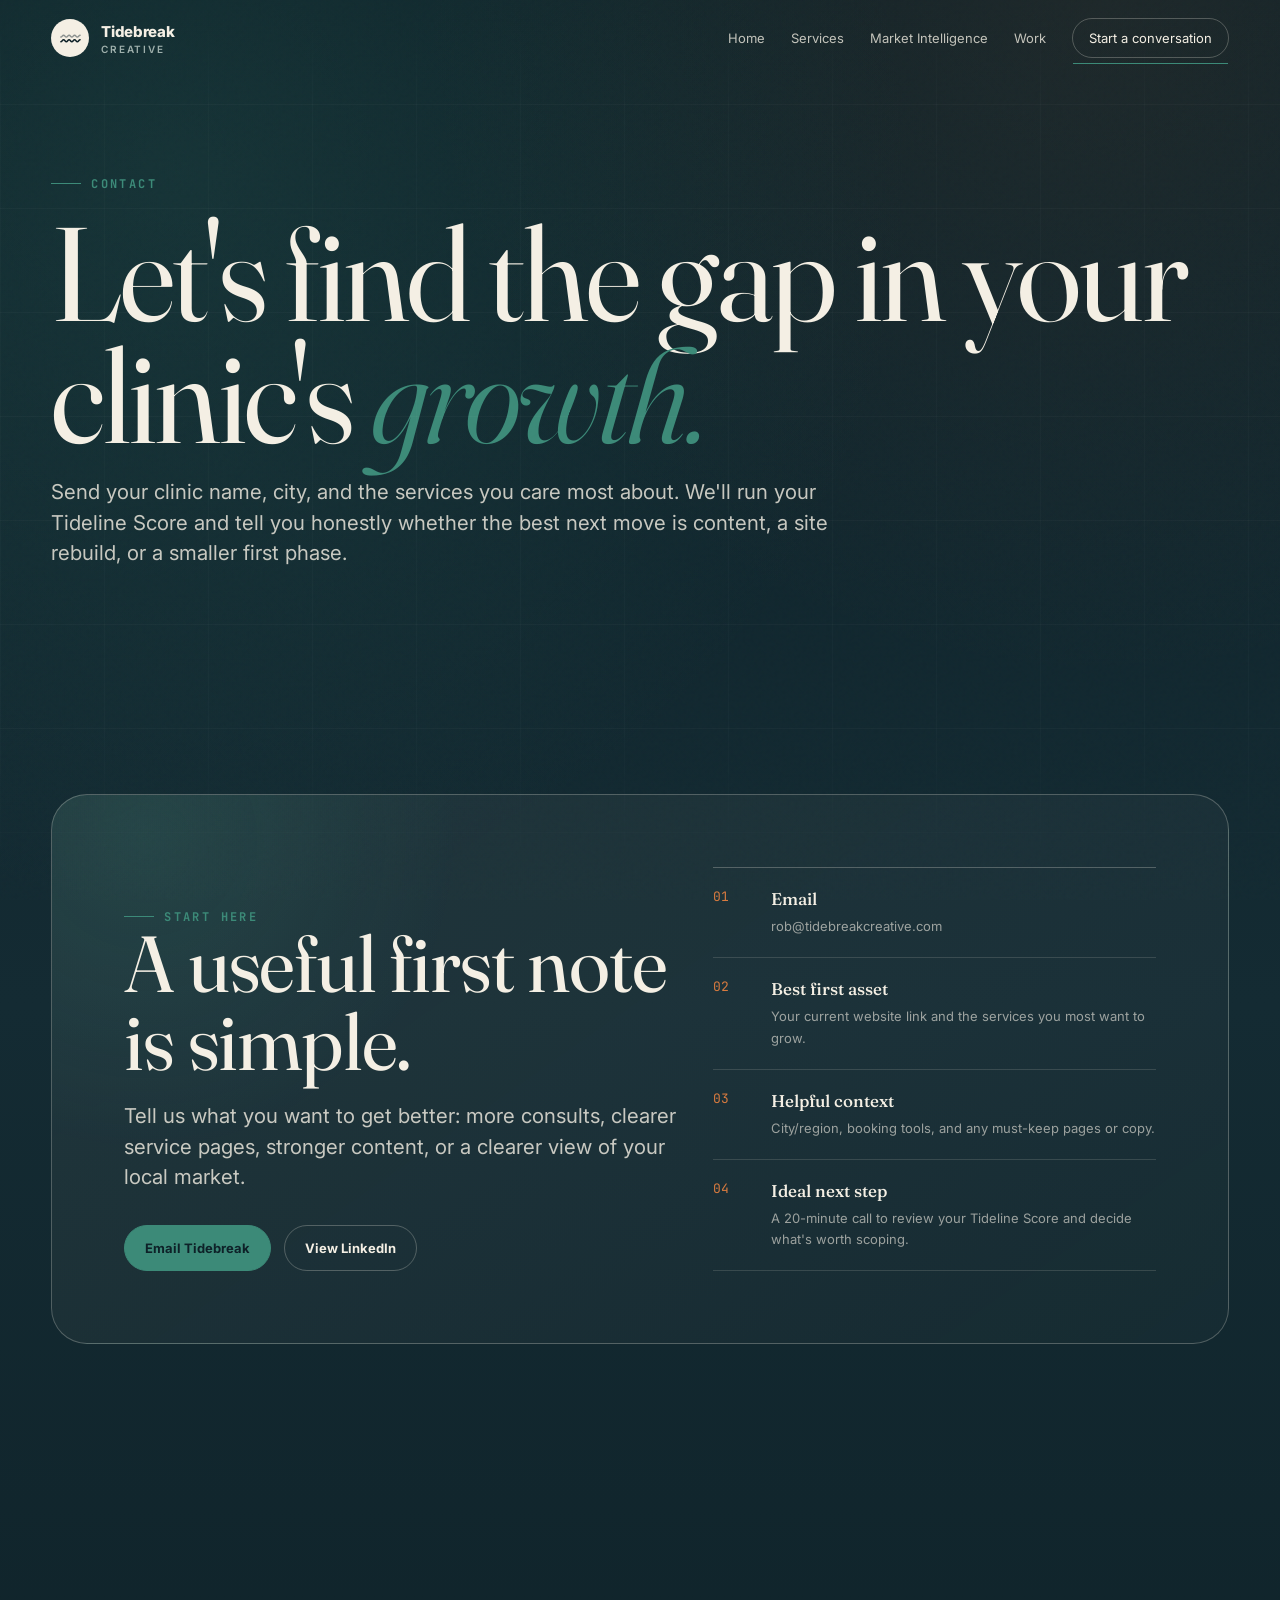
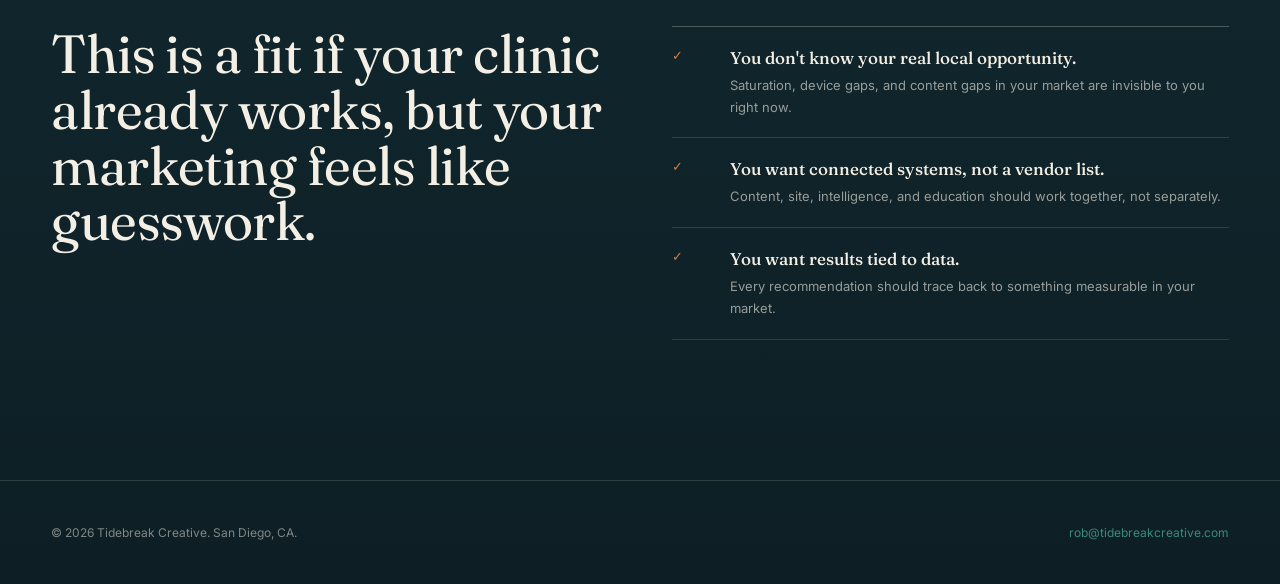
==== contact.html @ 3b5b69ea "Add files via upload" ====
<!doctype html>
<html lang="en">
<head>
  <meta charset="utf-8" />
  <meta name="viewport" content="width=device-width, initial-scale=1" />
  <title>Contact | Tidebreak Creative</title>
  <meta name="description" content="Start a conversation about content, website systems, market intelligence, or patient education infrastructure for your clinic." />
  <link rel="stylesheet" href="styles.css" />
</head>
<body>
  <div class="progress" aria-hidden="true"></div>
  <nav class="nav" aria-label="Primary navigation">
    <a class="brand" href="index.html">
      <span class="brand-mark"><svg viewBox="0 0 24 24" fill="none"><path d="M2 16c1.5 0 1.5-2 3-2s1.5 2 3 2 1.5-2 3-2 1.5 2 3 2 1.5-2 3-2 1.5 2 3 2 1.5-2 3-2" stroke="currentColor" stroke-width="1.6" stroke-linecap="round"/><path d="M2 11c1.5 0 1.5-2 3-2s1.5 2 3 2 1.5-2 3-2 1.5 2 3 2 1.5-2 3-2 1.5 2 3 2 1.5-2 3-2" stroke="currentColor" stroke-width="1.6" stroke-linecap="round" opacity=".45"/></svg></span>
      <span>Tidebreak <small>Creative</small></span>
    </a>
    <div class="nav-links">
      <a href="index.html">Home</a>
      <a href="services.html">Services</a>
      <a href="intelligence.html">Market Intelligence</a>
      <a href="work.html">Work</a>
      <a class="nav-cta active" href="contact.html">Start a conversation</a>
    </div>
    <button class="menu-toggle" aria-expanded="false" aria-controls="mobile-panel">Menu</button>
  </nav>
  <div class="mobile-panel" id="mobile-panel">
    <a href="index.html">Home</a><a href="services.html">Services</a><a href="intelligence.html">Market Intelligence</a><a href="work.html">Work</a><a href="contact.html">Contact</a>
  </div>

  <main class="site-shell">
    <section class="section page-hero">
      <div class="inner">
        <span class="eyebrow reveal">Contact</span>
        <h1 class="display reveal delay-1">Let's find the gap in your clinic's <em>growth.</em></h1>
        <p class="lead reveal delay-2">Send your clinic name, city, and the services you care most about. We'll run your Tideline Score and tell you honestly whether the best next move is content, a site rebuild, or a smaller first phase.</p>
      </div>
    </section>

    <section class="section">
      <div class="inner contact-panel reveal">
        <div>
          <span class="eyebrow">Start here</span>
          <h2 class="headline">A useful first note is simple.</h2>
          <p class="lead">Tell us what you want to get better: more consults, clearer service pages, stronger content, or a clearer view of your local market.</p>
          <div class="hero-actions">
            <a class="btn btn-primary" href="mailto:rob@tidebreakcreative.com?subject=Clinic growth conversation&body=Hi Rob,%0D%0A%0D%0AI'd like to talk about growth for our clinic.%0D%0A%0D%0AClinic name:%0D%0ACity:%0D%0ACurrent website:%0D%0APriority services:%0D%0AWhat feels outdated, unclear, or like guesswork:%0D%0A">Email Tidebreak</a>
            <a class="btn btn-secondary" href="https://www.linkedin.com/in/robputaro/" target="_blank" rel="noreferrer">View LinkedIn</a>
          </div>
        </div>
        <div class="list-lines">
          <div class="list-line"><span>01</span><div><b>Email</b><small><a href="mailto:rob@tidebreakcreative.com">rob@tidebreakcreative.com</a></small></div></div>
          <div class="list-line"><span>02</span><div><b>Best first asset</b><small>Your current website link and the services you most want to grow.</small></div></div>
          <div class="list-line"><span>03</span><div><b>Helpful context</b><small>City/region, booking tools, and any must-keep pages or copy.</small></div></div>
          <div class="list-line"><span>04</span><div><b>Ideal next step</b><small>A 20-minute call to review your Tideline Score and decide what's worth scoping.</small></div></div>
        </div>
      </div>
    </section>

    <section class="section">
      <div class="inner two-col">
        <div class="reveal"><h2 class="midline">This is a fit if your clinic already works, but your marketing feels like guesswork.</h2></div>
        <div class="list-lines reveal delay-1">
          <div class="list-line"><span>✓</span><div><b>You don't know your real local opportunity.</b><small>Saturation, device gaps, and content gaps in your market are invisible to you right now.</small></div></div>
          <div class="list-line"><span>✓</span><div><b>You want connected systems, not a vendor list.</b><small>Content, site, intelligence, and education should work together, not separately.</small></div></div>
          <div class="list-line"><span>✓</span><div><b>You want results tied to data.</b><small>Every recommendation should trace back to something measurable in your market.</small></div></div>
        </div>
      </div>
    </section>
  </main>
  <footer class="footer"><div class="inner"><span>© <span data-year></span> Tidebreak Creative. San Diego, CA.</span><span><a href="mailto:rob@tidebreakcreative.com">rob@tidebreakcreative.com</a></span></div></footer>
  <script src="script.js"></script>
</body>
</html>
---- styles.css ----
@import url('https://fonts.googleapis.com/css2?family=Fraunces:ital,opsz,wght@0,9..144,300..900;1,9..144,300..900&family=Inter:wght@400;500;600;700;800;900&family=JetBrains+Mono:wght@400;500;600&display=swap');

:root {
  --ink: #0e2128;
  --ink-2: #142b33;
  --ink-3: #1a343d;
  --deep: #134a56;
  --deep-2: #1c5d6b;
  --break: #3c8a78;
  --break-2: #2c6b5c;
  --flare: #d97b3f;
  --flare-2: #c2622a;
  --paper: #f4efe4;
  --sand: #ece3d1;
  --bone: #fbf8f1;
  --mist: #9fb0ac;
  --muted: #5c7470;
  --line: rgba(244, 239, 228, 0.14);
  --line-strong: rgba(244, 239, 228, 0.26);
  --line-dark: rgba(14, 33, 40, 0.12);
  --line-dark-strong: rgba(14, 33, 40, 0.22);
  --shadow: rgba(8, 18, 22, 0.5);
  --max: 1220px;
  --pad: clamp(20px, 4vw, 60px);
  --serif: 'Fraunces', Georgia, serif;
  --sans: 'Inter', system-ui, -apple-system, BlinkMacSystemFont, 'Segoe UI', sans-serif;
  --mono: 'JetBrains Mono', ui-monospace, 'SF Mono', monospace;
}

* { box-sizing: border-box; }
html { scroll-behavior: smooth; }
body {
  margin: 0;
  background:
    radial-gradient(circle at 14% 8%, rgba(60, 138, 120, 0.16), transparent 32%),
    radial-gradient(circle at 86% 0%, rgba(217, 123, 63, 0.08), transparent 28%),
    linear-gradient(180deg, #0e2128 0%, #142b33 46%, #0d1f25 100%);
  color: var(--paper);
  font-family: var(--sans);
  overflow-x: hidden;
  cursor: default;
}

body::before {
  content: '';
  position: fixed;
  inset: 0;
  pointer-events: none;
  z-index: 9998;
  background-image:
    linear-gradient(rgba(255,255,255,0.028) 1px, transparent 1px),
    linear-gradient(90deg, rgba(255,255,255,0.02) 1px, transparent 1px);
  background-size: 104px 104px;
  mask-image: linear-gradient(to bottom, transparent, black 12%, black 80%, transparent);
}

body::after {
  content: '';
  position: fixed;
  inset: 0;
  pointer-events: none;
  z-index: 9999;
  opacity: 0.14;
  background-image: url("data:image/svg+xml,%3Csvg viewBox='0 0 250 250' xmlns='http://www.w3.org/2000/svg'%3E%3Cfilter id='n'%3E%3CfeTurbulence type='fractalNoise' baseFrequency='.9' numOctaves='3' stitchTiles='stitch'/%3E%3C/filter%3E%3Crect width='250' height='250' filter='url(%23n)' opacity='.4'/%3E%3C/svg%3E");
  mix-blend-mode: soft-light;
}

a { color: inherit; text-decoration: none; }
p { color: rgba(244,239,228,.76); line-height: 1.7; font-size: clamp(15px, 1.2vw, 18px); }
img, svg { max-width: 100%; display: block; }
button, input, textarea { font: inherit; }

::selection { background: var(--break); color: var(--ink); }

.progress {
  position: fixed;
  top: 0;
  left: 0;
  height: 3px;
  width: 0%;
  z-index: 10020;
  background: linear-gradient(90deg, var(--break), var(--flare));
}

.site-shell { position: relative; z-index: 1; }

/* ---------- NAV ---------- */
.nav {
  position: fixed;
  top: 0;
  left: 0;
  width: 100%;
  z-index: 10000;
  display: flex;
  align-items: center;
  justify-content: space-between;
  padding: 18px var(--pad);
  border-bottom: 1px solid transparent;
  transition: background .25s ease, border-color .25s ease, padding .25s ease, backdrop-filter .25s ease;
}
.nav.scrolled {
  padding-top: 12px;
  padding-bottom: 12px;
  background: rgba(14, 33, 40, 0.78);
  border-bottom-color: var(--line);
  backdrop-filter: blur(18px);
}
.brand {
  display: flex;
  align-items: center;
  gap: 12px;
  letter-spacing: -.02em;
  font-weight: 800;
  font-size: 15px;
}
.brand-mark {
  width: 38px;
  height: 38px;
  display: grid;
  place-items: center;
  position: relative;
  color: var(--ink);
  background: var(--paper);
  border-radius: 50%;
  font-size: 0;
  overflow: hidden;
}
.brand-mark svg { width: 22px; height: 22px; }
.brand small {
  display: block;
  color: var(--mist);
  font-weight: 600;
  font-size: 10px;
  letter-spacing: .18em;
  text-transform: uppercase;
  margin-top: 2px;
}
.nav-links {
  display: flex;
  align-items: center;
  gap: 26px;
  font-size: 13px;
  color: rgba(244,239,228,.78);
}
.nav-links a { position: relative; }
.nav-links a::after {
  content: '';
  position: absolute;
  left: 0;
  right: 0;
  bottom: -7px;
  height: 1px;
  background: var(--break);
  transform: scaleX(0);
  transform-origin: left;
  transition: transform .25s ease;
}
.nav-links a:hover::after, .nav-links a.active::after { transform: scaleX(1); }
.nav-cta {
  border: 1px solid var(--line-strong);
  padding: 11px 16px;
  border-radius: 999px;
  color: var(--paper);
  transition: background .25s ease, color .25s ease, transform .25s ease, border-color .25s ease;
}
.nav-cta:hover { background: var(--break); color: var(--ink); transform: translateY(-1px); border-color: var(--break); }
.menu-toggle {
  display: none;
  border: 1px solid var(--line-strong);
  background: transparent;
  color: var(--paper);
  border-radius: 999px;
  padding: 9px 14px;
}

.mobile-panel {
  position: fixed;
  inset: 0;
  z-index: 9990;
  background: rgba(14,33,40,.97);
  transform: translateY(-105%);
  transition: transform .36s cubic-bezier(.76,0,.24,1);
  padding: 94px var(--pad) 38px;
  display: flex;
  flex-direction: column;
  gap: 18px;
}
.mobile-panel.open { transform: translateY(0); }
.mobile-panel a {
  font-family: var(--serif);
  font-size: clamp(36px, 11vw, 64px);
  letter-spacing: -.03em;
  line-height: .98;
  border-bottom: 1px solid var(--line);
  padding-bottom: 14px;
}

main { min-height: 100vh; }
.section {
  padding: clamp(88px, 11vw, 150px) var(--pad);
  position: relative;
}
.inner { max-width: var(--max); margin: 0 auto; }

.eyebrow {
  display: inline-flex;
  align-items: center;
  gap: 10px;
  color: var(--break);
  text-transform: uppercase;
  letter-spacing: .2em;
  font-size: 12px;
  font-weight: 700;
  font-family: var(--mono);
}
.eyebrow::before {
  content: '';
  width: 30px;
  height: 1px;
  background: currentColor;
}

.display {
  font-family: var(--serif);
  font-optical-sizing: auto;
  font-weight: 380;
  line-height: .92;
  letter-spacing: -.02em;
  font-size: clamp(58px, 10.4vw, 142px);
  margin: 20px 0 0;
}
.display em, .serif-em {
  font-family: var(--serif);
  font-style: italic;
  font-weight: 340;
  color: var(--break);
}
.headline {
  font-family: var(--serif);
  font-weight: 400;
  letter-spacing: -.015em;
  line-height: .98;
  font-size: clamp(40px, 6.2vw, 92px);
  margin: 0;
}
.midline {
  font-family: var(--serif);
  font-size: clamp(30px, 4.2vw, 60px);
  line-height: 1.04;
  letter-spacing: -.01em;
  font-weight: 400;
  margin: 0;
}
.lead {
  font-size: clamp(17px, 1.6vw, 23px);
  line-height: 1.5;
  color: rgba(244,239,228,.8);
}

/* ---------- HERO ---------- */
.hero {
  min-height: 100vh;
  display: grid;
  align-items: center;
  padding-top: 130px;
  overflow: hidden;
}
.hero-grid {
  display: grid;
  grid-template-columns: 1fr;
  gap: clamp(30px, 5vw, 60px);
}
.hero-copy { max-width: 900px; }
.hero .lead { max-width: 680px; margin: 26px 0 0; }
.hero-actions {
  margin-top: 32px;
  display: flex;
  gap: 13px;
  flex-wrap: wrap;
}
.btn {
  display: inline-flex;
  align-items: center;
  gap: 10px;
  border: 1px solid var(--line-strong);
  border-radius: 999px;
  padding: 14px 20px;
  font-weight: 700;
  font-size: 13px;
  transition: transform .25s ease, background .25s ease, color .25s ease, border-color .25s ease;
}
.btn:hover { transform: translateY(-2px); }
.btn-primary { background: var(--break); color: var(--ink); border-color: var(--break); }
.btn-primary:hover { background: var(--paper); border-color: var(--paper); }
.btn-secondary { color: var(--paper); }
.btn-secondary:hover { background: rgba(244,239,228,.08); }

/* Tidebreak signature line */
.breakline {
  margin-top: 64px;
  position: relative;
  height: 86px;
}
.breakline svg { width: 100%; height: 100%; display: block; }
.breakline-label {
  position: absolute;
  left: 0;
  top: -26px;
  font-family: var(--mono);
  font-size: 11px;
  letter-spacing: .14em;
  text-transform: uppercase;
  color: var(--mist);
}
.breakline-label.right { left: auto; right: 0; text-align: right; color: var(--break); }

.scroll-cue {
  position: absolute;
  bottom: 30px;
  left: var(--pad);
  font-size: 11px;
  letter-spacing: .2em;
  text-transform: uppercase;
  color: var(--mist);
  font-family: var(--mono);
}

/* ---------- MARQUEE ---------- */
.marquee {
  border-top: 1px solid var(--line);
  border-bottom: 1px solid var(--line);
  padding: 22px 0;
  overflow: hidden;
}
.marquee-track {
  display: flex;
  gap: 34px;
  white-space: nowrap;
  animation: roll 34s linear infinite;
  color: var(--mist);
  font-size: 13px;
  text-transform: uppercase;
  letter-spacing: .16em;
  font-weight: 700;
  font-family: var(--mono);
}
.marquee-track span { display: inline-flex; align-items: center; gap: 34px; }
.marquee-track span::after { content: '◦'; color: var(--flare); }
@keyframes roll { from { transform: translateX(0); } to { transform: translateX(-50%); } }

/* ---------- SPLIT INTRO ---------- */
.split-intro {
  display: grid;
  grid-template-columns: .7fr 1.3fr;
  gap: clamp(28px, 7vw, 100px);
  align-items: start;
}
.sticky-label {
  position: sticky;
  top: 110px;
  color: rgba(244,239,228,.52);
  font-size: 13px;
  line-height: 1.7;
  max-width: 270px;
}
.sticky-label b { color: var(--break); display: block; margin-bottom: 12px; font-family: var(--serif); font-size: 22px; font-weight: 500; }
.editorial-stack { display: grid; gap: 22px; }
.editorial-panel {
  border-top: 1px solid var(--line-strong);
  padding-top: 24px;
  display: grid;
  grid-template-columns: 100px 1fr;
  gap: 20px;
}
.editorial-panel .num {
  font-family: var(--mono);
  color: var(--flare);
  font-size: 14px;
  font-weight: 600;
  letter-spacing: .05em;
}
.editorial-panel h3 {
  margin: 0 0 10px;
  font-family: var(--serif);
  font-weight: 460;
  font-size: clamp(24px, 3.4vw, 42px);
  line-height: 1.06;
  letter-spacing: -.01em;
}
.editorial-panel p { margin: 0; max-width: 720px; }

/* ---------- TILT BAND ---------- */
.tilt-band { padding: 0 var(--pad); }
.tilt-band .inner {
  background:
    linear-gradient(135deg, rgba(28,93,107,.85), rgba(20,43,51,.6) 48%, rgba(60,138,120,.3)),
    #16323a;
  min-height: 360px;
  border-radius: 36px;
  border: 1px solid var(--line-strong);
  display: grid;
  grid-template-columns: 1.1fr .9fr;
  gap: 28px;
  align-items: center;
  overflow: hidden;
  position: relative;
}
.tilt-band .inner::after {
  content: '';
  position: absolute;
  right: -10%;
  top: -36%;
  width: 50%;
  aspect-ratio: 1;
  border: 1px solid rgba(244,239,228,.18);
  border-radius: 50%;
}
.tilt-copy { padding: clamp(28px, 5vw, 66px); position: relative; z-index: 1; }
.tilt-copy p { max-width: 600px; }
.tilt-meter { padding: clamp(26px, 4vw, 52px); position: relative; z-index: 1; }
.meter-row {
  border-bottom: 1px solid rgba(244,239,228,.16);
  padding: 17px 0;
  display: flex;
  justify-content: space-between;
  gap: 18px;
  color: rgba(244,239,228,.7);
  font-size: 14px;
}
.meter-row strong { color: var(--paper); font-family: var(--serif); font-size: 18px; font-weight: 500; }

/* ---------- PILLARS ---------- */
.pillar-index {
  display: flex;
  flex-wrap: wrap;
  gap: 10px;
  margin-top: 40px;
}
.pillar-chip {
  border: 1px solid var(--line-strong);
  border-radius: 999px;
  padding: 9px 16px;
  font-size: 12px;
  font-family: var(--mono);
  letter-spacing: .04em;
  color: rgba(244,239,228,.6);
  transition: color .2s ease, border-color .2s ease;
}
.pillar-chip:hover { color: var(--break); border-color: var(--break); }

.pillar {
  border-top: 1px solid var(--line-strong);
  padding: clamp(64px, 9vw, 120px) 0;
  display: grid;
  grid-template-columns: .85fr 1.15fr;
  gap: clamp(32px, 6vw, 80px);
  align-items: start;
}
.pillar:last-of-type { border-bottom: 1px solid var(--line-strong); }
.pillar-meta { position: sticky; top: 130px; }
.pillar-num { font-family: var(--mono); color: var(--flare); font-size: 13px; letter-spacing: .1em; margin-bottom: 18px; display: block; }
.pillar-meta h3 {
  font-family: var(--serif);
  font-size: clamp(34px, 5vw, 60px);
  line-height: 1.02;
  font-weight: 440;
  letter-spacing: -.01em;
  margin: 0 0 16px;
}
.pillar-meta p { max-width: 380px; }
.pillar-tags { display: flex; flex-wrap: wrap; gap: 8px; margin-top: 22px; }
.pillar-tags span {
  border: 1px solid var(--line);
  border-radius: 999px;
  padding: 7px 12px;
  color: rgba(244,239,228,.6);
  font-size: 11px;
  font-family: var(--mono);
}
.pillar-proof { display: grid; gap: 16px; }

/* generic proof card shell */
.proof-card {
  border: 1px solid var(--line);
  border-radius: 22px;
  background: rgba(244,239,228,.035);
  padding: clamp(18px, 2.4vw, 28px);
  overflow: hidden;
  position: relative;
}
.proof-label {
  font-family: var(--mono);
  font-size: 11px;
  letter-spacing: .1em;
  text-transform: uppercase;
  color: var(--mist);
  margin-bottom: 14px;
  display: block;
}

/* Carousel proof (Pillar 1) */
.carousel-strip { display: flex; gap: 12px; overflow-x: auto; padding-bottom: 6px; scrollbar-width: thin; }
.carousel-slide {
  flex: 0 0 188px;
  aspect-ratio: 4/5;
  border-radius: 16px;
  position: relative;
  overflow: hidden;
  display: flex;
  flex-direction: column;
  justify-content: space-between;
  padding: 16px;
  border: 1px solid var(--line-strong);
}
.carousel-slide.s1 { background: linear-gradient(160deg, #1c5d6b, #10242b); }
.carousel-slide.s2 { background: linear-gradient(160deg, #3c8a78, #134a56); }
.carousel-slide.s3 { background: linear-gradient(160deg, #d97b3f, #8a4524); }
.carousel-slide.s4 { background: linear-gradient(160deg, #f4efe4, #d8cbb0); }
.carousel-slide.s4 .cs-tag, .carousel-slide.s4 .cs-title { color: var(--ink); }
.cs-tag { font-family: var(--mono); font-size: 9px; letter-spacing: .1em; text-transform: uppercase; color: rgba(244,239,228,.7); }
.cs-title { font-family: var(--serif); font-size: 19px; line-height: 1.15; font-weight: 480; color: var(--paper); }
.cs-foot { display: flex; justify-content: space-between; align-items: center; font-size: 10px; color: rgba(244,239,228,.55); font-family: var(--mono); }

/* Website systems proof (Pillar 2) */
.browser-mock {
  border-radius: 16px;
  border: 1px solid var(--line-strong);
  overflow: hidden;
  background: var(--bone);
}
.browser-chrome {
  display: flex;
  align-items: center;
  gap: 8px;
  padding: 10px 14px;
  background: var(--sand);
  border-bottom: 1px solid var(--line-dark);
}
.browser-dot { width: 9px; height: 9px; border-radius: 50%; background: var(--mist); opacity: .5; }
.browser-url { margin-left: 8px; font-family: var(--mono); font-size: 11px; color: var(--muted); }
.browser-body { padding: 26px 22px; color: var(--ink); }
.bb-eyebrow { font-family: var(--mono); font-size: 10px; letter-spacing: .12em; text-transform: uppercase; color: var(--break-2); margin-bottom: 8px; }
.bb-h { font-family: var(--serif); font-size: clamp(22px,3vw,30px); line-height: 1.05; color: var(--ink); font-weight: 480; margin-bottom: 10px; }
.bb-p { font-size: 13px; color: var(--muted); line-height: 1.55; max-width: 400px; margin-bottom: 16px; }
.bb-row { display: flex; gap: 8px; flex-wrap: wrap; }
.bb-chip { border: 1px solid var(--line-dark-strong); border-radius: 999px; padding: 6px 12px; font-size: 11px; color: var(--deep); }
.before-after-toggle { display: flex; gap: 8px; margin-top: 14px; }
.ba-pill { font-family: var(--mono); font-size: 10px; letter-spacing: .08em; text-transform: uppercase; padding: 6px 12px; border-radius: 999px; border: 1px solid var(--line); color: var(--mist); }
.ba-pill.active { background: var(--break); color: var(--ink); border-color: var(--break); }

/* Market intelligence proof (Pillar 3) */
.intel-grid { display: grid; grid-template-columns: 1.3fr 1fr; gap: 14px; }
.intel-grid .proof-card:first-child { grid-column: 1 / -1; }
.score-map { display: grid; grid-template-columns: repeat(14, 1fr); gap: 3px; }
.score-cell { aspect-ratio: 1; border-radius: 3px; }
.score-legend { display: flex; gap: 16px; margin-top: 14px; font-family: var(--mono); font-size: 10px; color: var(--mist); align-items: center; }
.legend-dot { width: 8px; height: 8px; border-radius: 2px; display: inline-block; margin-right: 6px; }
.device-bars { display: grid; gap: 10px; }
.dbar-row { display: grid; grid-template-columns: 80px 1fr 36px; align-items: center; gap: 10px; font-size: 11px; font-family: var(--mono); color: var(--mist); }
.dbar-track { height: 7px; border-radius: 4px; background: rgba(244,239,228,.08); overflow: hidden; }
.dbar-fill { height: 100%; border-radius: 4px; background: linear-gradient(90deg, var(--break), var(--flare)); }
.score-stat { display: flex; align-items: baseline; gap: 8px; }
.score-stat .num { font-family: var(--serif); font-size: 44px; color: var(--break); font-weight: 460; line-height: 1; }
.score-stat .unit { font-family: var(--mono); font-size: 12px; color: var(--mist); }

/* Patient education proof (Pillar 4) */
.journey-rail { display: grid; grid-template-columns: repeat(4, 1fr); gap: 10px; }
.journey-step { border: 1px solid var(--line); border-radius: 14px; padding: 16px 14px; position: relative; }
.journey-step .js-num { font-family: var(--mono); font-size: 10px; color: var(--flare); margin-bottom: 10px; display: block; }
.journey-step h4 { font-family: var(--serif); font-size: 16px; font-weight: 500; margin: 0 0 6px; color: var(--paper); }
.journey-step p { font-size: 11.5px; margin: 0; color: rgba(244,239,228,.6); line-height: 1.45; }
.journey-arrow { display: none; }

.process-rail { display: grid; gap: 0; }

/* ---------- CASE STUDY ---------- */
.case-study {
  border-radius: 36px;
  border: 1px solid var(--line-strong);
  background: linear-gradient(160deg, rgba(244,239,228,.05), rgba(244,239,228,.015));
  padding: clamp(28px, 5vw, 64px);
  display: grid;
  grid-template-columns: .9fr 1.1fr;
  gap: clamp(28px, 5vw, 60px);
}
.case-tag { font-family: var(--mono); font-size: 11px; letter-spacing: .12em; text-transform: uppercase; color: var(--flare); margin-bottom: 16px; display: block; }
.case-stats { display: grid; grid-template-columns: repeat(3, 1fr); gap: 16px; margin-top: 30px; }
.case-stat .num { font-family: var(--serif); font-size: clamp(32px, 4vw, 48px); color: var(--break); font-weight: 460; line-height: 1; }
.case-stat .label { font-size: 11px; color: var(--mist); font-family: var(--mono); margin-top: 6px; }
.case-visual { display: grid; gap: 14px; }

/* ---------- STAT BAND ---------- */
.stat-band {
  display: grid;
  grid-template-columns: repeat(4, 1fr);
  gap: 1px;
  background: var(--line);
  border: 1px solid var(--line-strong);
  border-radius: 24px;
  overflow: hidden;
  margin-top: 50px;
}
.stat-cell {
  background: var(--ink-2);
  padding: clamp(26px, 4vw, 40px) clamp(18px, 3vw, 28px);
}
.stat-cell .num { font-family: var(--serif); font-size: clamp(34px, 4.6vw, 56px); color: var(--paper); font-weight: 440; line-height: 1; }
.stat-cell .label { font-size: 12px; color: var(--mist); margin-top: 10px; line-height: 1.4; }

/* ---------- CONTACT ---------- */
.contact-panel {
  min-height: 480px;
  border-radius: 36px;
  border: 1px solid var(--line-strong);
  background:
    radial-gradient(circle at 8% 8%, rgba(60,138,120,.18), transparent 26%),
    linear-gradient(145deg, rgba(244,239,228,.06), rgba(244,239,228,.02));
  padding: clamp(28px, 6vw, 72px);
  display: grid;
  grid-template-columns: 1fr .8fr;
  gap: 36px;
  align-items: end;
}
.contact-links { display: grid; gap: 14px; }
.contact-link {
  display: flex;
  justify-content: space-between;
  gap: 18px;
  align-items: center;
  padding: 18px 0;
  border-bottom: 1px solid var(--line);
  color: rgba(244,239,228,.72);
}
.contact-link b { color: var(--paper); font-family: var(--serif); font-weight: 500; }

.founder-strip {
  display: grid;
  grid-template-columns: 110px 1fr;
  gap: 22px;
  align-items: center;
  margin-top: 36px;
  padding-top: 30px;
  border-top: 1px solid var(--line);
}
.founder-photo { width: 100%; aspect-ratio: 1; border-radius: 50%; overflow: hidden; border: 1px solid var(--line-strong); }
.founder-photo img { width: 100%; height: 100%; object-fit: cover; }
.founder-strip h4 { font-family: var(--serif); font-size: 19px; margin: 0 0 4px; font-weight: 500; }
.founder-strip p { margin: 0; font-size: 13px; max-width: 460px; }

/* ---------- PAGE HERO / SHARED ---------- */
.page-hero { padding-top: 168px; padding-bottom: 64px; }
.page-hero .lead { max-width: 780px; }

.two-col { display: grid; grid-template-columns: 1fr 1fr; gap: clamp(24px, 5vw, 70px); }
.list-lines { border-top: 1px solid var(--line-strong); }
.list-line { border-bottom: 1px solid var(--line); padding: 20px 0; display: grid; grid-template-columns: 40px 1fr; gap: 18px; }
.list-line span:first-child { color: var(--flare); font-family: var(--mono); font-size: 13px; }
.list-line b { display: block; margin-bottom: 6px; color: var(--paper); font-family: var(--serif); font-size: 17px; font-weight: 500; }
.list-line small { color: rgba(244,239,228,.6); line-height: 1.6; font-size: 13px; }

.footer { padding: 44px var(--pad); border-top: 1px solid var(--line); color: rgba(244,239,228,.5); font-size: 12px; }
.footer .inner { display: flex; justify-content: space-between; gap: 20px; flex-wrap: wrap; }
.footer a { color: var(--break); }

.reveal { opacity: 0; transform: translateY(26px); transition: opacity .7s ease, transform .7s cubic-bezier(.2,.7,.2,1); }
.reveal.in { opacity: 1; transform: translateY(0); }
.reveal.delay-1 { transition-delay: .08s; }
.reveal.delay-2 { transition-delay: .16s; }
.reveal.delay-3 { transition-delay: .24s; }

@media (max-width: 980px) {
  .nav-links { display: none; }
  .menu-toggle { display: inline-flex; }
  .split-intro, .tilt-band .inner, .two-col, .contact-panel, .case-study, .intel-grid { grid-template-columns: 1fr; }
  .pillar { grid-template-columns: 1fr; }
  .pillar-meta { position: relative; top: auto; }
  .display { font-size: clamp(52px, 13vw, 96px); }
  .editorial-panel { grid-template-columns: 1fr; }
  .sticky-label { position: relative; top: auto; max-width: none; }
  .stat-band { grid-template-columns: repeat(2, 1fr); }
  .journey-rail { grid-template-columns: repeat(2, 1fr); }
}

@media (max-width: 560px) {
  .section { padding-left: 18px; padding-right: 18px; }
  .nav { padding-left: 18px; padding-right: 18px; }
  .brand div:not(.brand-mark) { display: none; }
  .hero-actions { flex-direction: column; align-items: stretch; }
  .btn { justify-content: center; }
  .case-stats { grid-template-columns: 1fr; }
  .stat-band { grid-template-columns: 1fr; }
  .journey-rail { grid-template-columns: 1fr; }
  .founder-strip { grid-template-columns: 1fr; text-align: center; }
  .founder-photo { width: 84px; margin: 0 auto; }
}
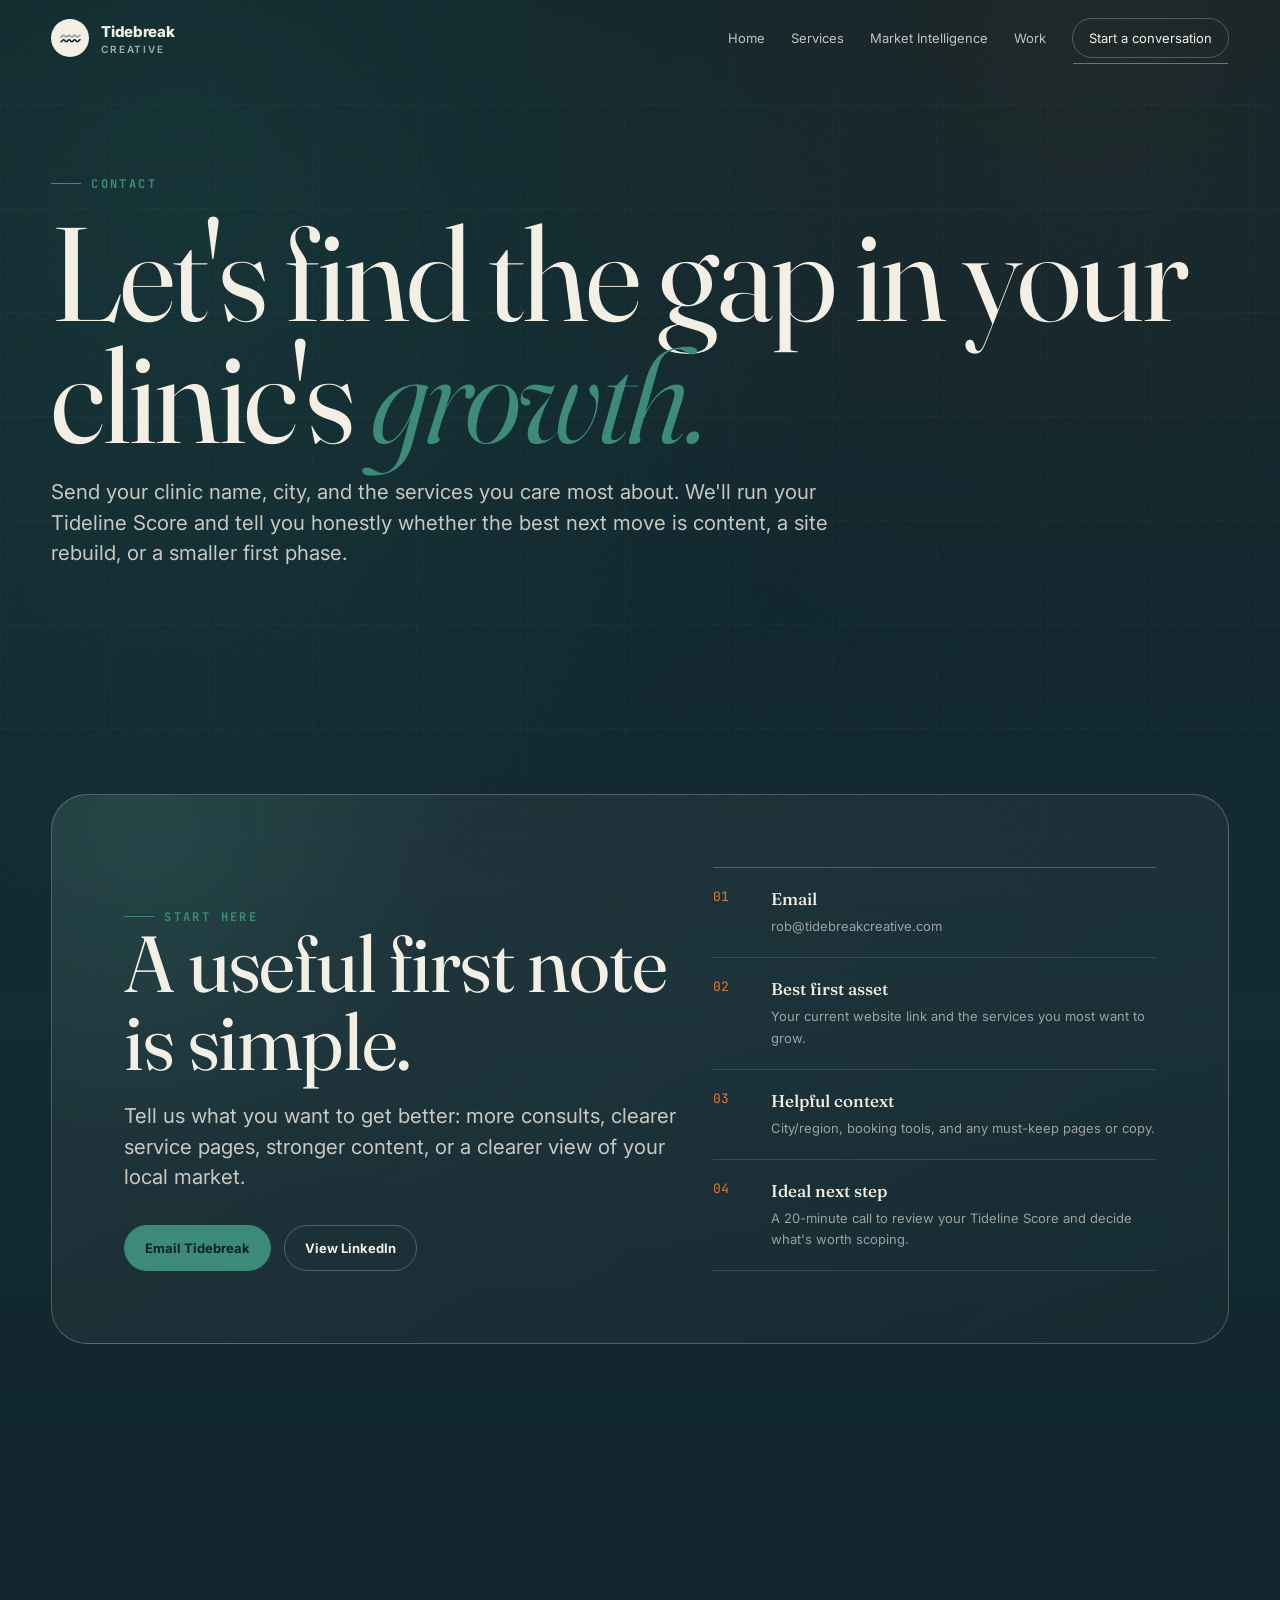
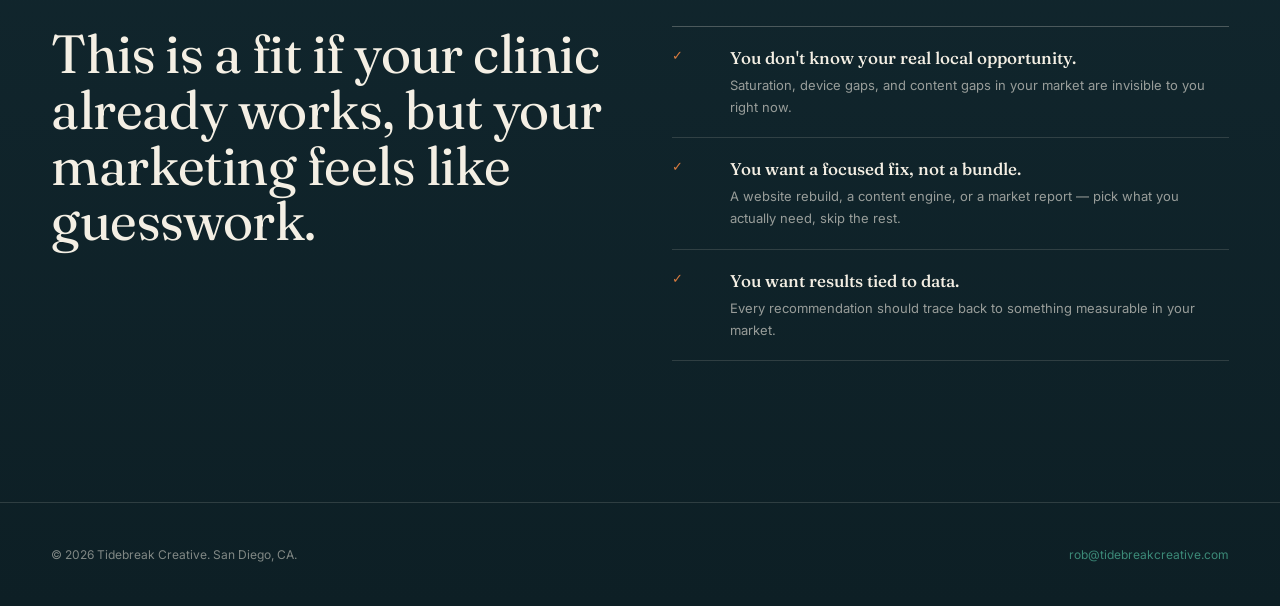
==== commit 88f754b2: "Add files via upload" ====
--- a/contact.html
+++ b/contact.html
@@ -58,10 +58,10 @@
 
     <section class="section">
       <div class="inner two-col">
-        <div class="reveal"><h2 class="midline">This is a fit if your clinic already works, but your marketing feels like guesswork.</h2></div>
-        <div class="list-lines reveal delay-1">
+        <div class="reveal-left"><h2 class="midline">This is a fit if your clinic already works, but your marketing feels like guesswork.</h2></div>
+        <div class="list-lines reveal-right">
           <div class="list-line"><span>✓</span><div><b>You don't know your real local opportunity.</b><small>Saturation, device gaps, and content gaps in your market are invisible to you right now.</small></div></div>
-          <div class="list-line"><span>✓</span><div><b>You want connected systems, not a vendor list.</b><small>Content, site, intelligence, and education should work together, not separately.</small></div></div>
+          <div class="list-line"><span>✓</span><div><b>You want a focused fix, not a bundle.</b><small>A website rebuild, a content engine, or a market report — pick what you actually need, skip the rest.</small></div></div>
           <div class="list-line"><span>✓</span><div><b>You want results tied to data.</b><small>Every recommendation should trace back to something measurable in your market.</small></div></div>
         </div>
       </div>
--- a/styles.css
+++ b/styles.css
@@ -664,9 +664,48 @@
 
 .reveal { opacity: 0; transform: translateY(26px); transition: opacity .7s ease, transform .7s cubic-bezier(.2,.7,.2,1); }
 .reveal.in { opacity: 1; transform: translateY(0); }
-.reveal.delay-1 { transition-delay: .08s; }
-.reveal.delay-2 { transition-delay: .16s; }
-.reveal.delay-3 { transition-delay: .24s; }
+.reveal.delay-1, .reveal-left.delay-1, .reveal-right.delay-1, .reveal-scale.delay-1 { transition-delay: .08s; }
+.reveal.delay-2, .reveal-left.delay-2, .reveal-right.delay-2, .reveal-scale.delay-2 { transition-delay: .16s; }
+.reveal.delay-3, .reveal-left.delay-3, .reveal-right.delay-3, .reveal-scale.delay-3 { transition-delay: .24s; }
+
+.reveal-left {
+  opacity: 0;
+  transform: translateX(-72px);
+  transition: opacity .8s ease, transform .8s cubic-bezier(.16,.74,.2,1);
+}
+.reveal-left.in { opacity: 1; transform: translateX(0); }
+
+.reveal-right {
+  opacity: 0;
+  transform: translateX(72px);
+  transition: opacity .8s ease, transform .8s cubic-bezier(.16,.74,.2,1);
+}
+.reveal-right.in { opacity: 1; transform: translateX(0); }
+
+.reveal-scale {
+  opacity: 0;
+  transform: scale(.88) translateY(18px);
+  transition: opacity .75s ease, transform .75s cubic-bezier(.2,.7,.2,1);
+}
+.reveal-scale.in { opacity: 1; transform: scale(1) translateY(0); }
+
+/* continuous parallax/drift elements: base transform set, JS overrides on scroll */
+[data-parallax] { will-change: transform; }
+[data-drift] {
+  will-change: transform, opacity;
+  transition: transform .05s linear, opacity .05s linear;
+  transform: scale(.86);
+  opacity: .25;
+}
+
+@media (prefers-reduced-motion: reduce) {
+  .reveal, .reveal-left, .reveal-right, .reveal-scale {
+    opacity: 1 !important;
+    transform: none !important;
+    transition: none !important;
+  }
+  [data-drift] { opacity: 1 !important; transform: none !important; }
+}
 
 @media (max-width: 980px) {
   .nav-links { display: none; }
@@ -679,6 +718,8 @@
   .sticky-label { position: relative; top: auto; max-width: none; }
   .stat-band { grid-template-columns: repeat(2, 1fr); }
   .journey-rail { grid-template-columns: repeat(2, 1fr); }
+  .reveal-left { transform: translateX(-36px); }
+  .reveal-right { transform: translateX(36px); }
 }
 
 @media (max-width: 560px) {
